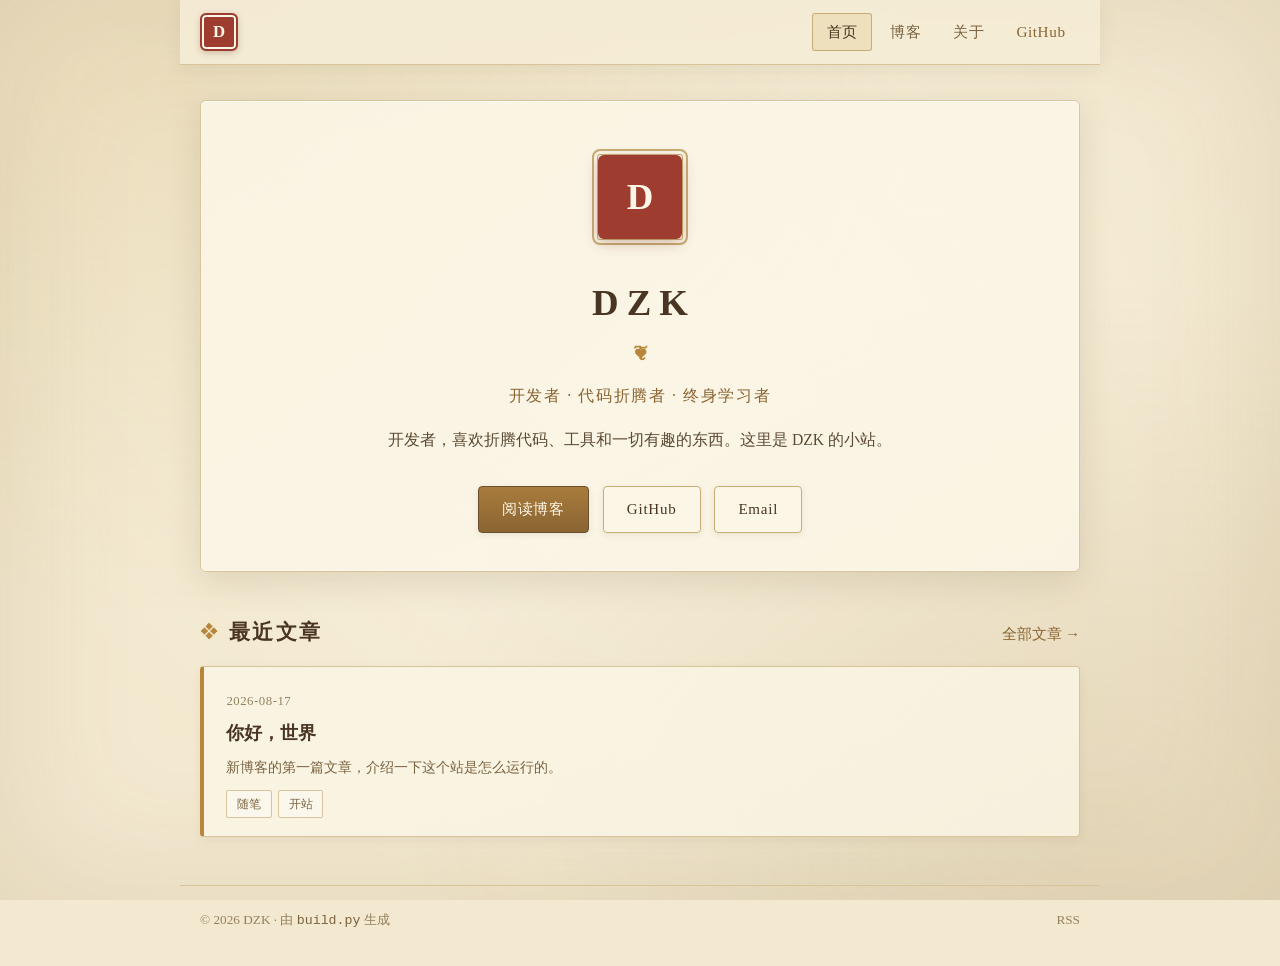
==== index.html @ d8023d56 "style: classical parchment theme" ====
<!DOCTYPE html>
<html lang="zh-CN">
<head>
  <meta charset="UTF-8">
  <meta name="viewport" content="width=device-width, initial-scale=1.0">
  <title>DZK 的小站</title>
  <meta name="description" content="开发者，喜欢折腾代码、工具和一切有趣的东西。这里是 DZK 的小站。">
  <link rel="stylesheet" href="assets/style.css">
  <link rel="alternate" type="application/rss+xml" title="DZK 的小站 RSS" href="feed.xml">
  <link rel="icon" href="data:image/svg+xml,<svg xmlns='http://www.w3.org/2000/svg' viewBox='0 0 100 100'><text y='.9em' font-size='90'>📜</text></svg>">
</head>
<body>
  <div class="grid"></div>
  <div class="blob blob-1"></div>
  <div class="blob blob-2"></div>
  <div class="blob blob-3"></div>

  <header class="site-header">
    <a class="logo" href="index.html">D</a>
    <nav class="site-nav"><a href="index.html" class="active">首页</a><a href="posts.html">博客</a><a href="about.html">关于</a><a class="github-link" href="https://github.com/ddzzkk" target="_blank" rel="noopener">GitHub</a></nav>
  </header>

  <main class="container">
<section class="card hero">
  <div class="avatar"><span class="ring"></span><span class="face">D</span></div>
  <h1>DZK</h1>
  <p class="tagline">开发者 · 代码折腾者 · 终身学习者</p>
  <p class="intro">开发者，喜欢折腾代码、工具和一切有趣的东西。这里是 DZK 的小站。</p>
  <div class="hero-actions">
    <a class="btn primary" href="posts.html">阅读博客</a>
    <a class="btn" href="https://github.com/ddzzkk" target="_blank" rel="noopener">GitHub</a>
    <a class="btn" href="mailto:hello@example.com">Email</a>
  </div>
</section>
<section class="section">
  <div class="section-head">
    <h2>最近文章</h2>
    <a class="more" href="posts.html">全部文章 →</a>
  </div>
  <div class="post-list"><article class="post-card">
  <time datetime="2026-08-17">2026-08-17</time>
  <h3><a href="post/hello-world.html">你好，世界</a></h3>
  <p class="post-desc">新博客的第一篇文章，介绍一下这个站是怎么运行的。</p>
  <div class="tags"><span>随笔</span><span>开站</span></div>
</article></div>
</section>
  </main>

  <footer class="site-footer">
    <span>© 2026 DZK · 由 <code>build.py</code> 生成</span>
    <a href="feed.xml">RSS</a>
  </footer>
</body>
</html>
---- assets/style.css ----
:root {
  --paper: #f3e9d0;
  --paper-bright: #fbf6e6;
  --paper-mid: #eee0bd;
  --ink: #4a3523;
  --ink-soft: #5d4a33;
  --muted: #7a623f;
  --faint: #94805d;
  --gold: #b8863b;
  --gold-deep: #8a6432;
  --brown: #6b4f2e;
  --line: #d9c49a;
  --line-strong: #c7ad77;
  --seal: #9d3c2f;
  --seal-dark: #7d2c22;
  --code-bg: #3a2c1b;
  --code-ink: #eadfc0;
  --font-serif: "Noto Serif SC", "Source Han Serif SC", "Songti SC", SimSun,
                 Georgia, "Times New Roman", serif;
  --font-mono: "SFMono-Regular", Consolas, "Liberation Mono", monospace;
}

* { margin: 0; padding: 0; box-sizing: border-box; }

html { scroll-behavior: smooth; }

body {
  font-family: var(--font-serif);
  color: var(--ink);
  background-color: var(--paper);
  min-height: 100vh;
  line-height: 1.7;
  overflow-x: hidden;
}

::selection {
  background: rgba(184, 134, 59, 0.35);
  color: var(--ink);
}

/* ---------- parchment background ---------- */

.grid {
  position: fixed;
  inset: 0;
  z-index: -3;
  pointer-events: none;
  background:
    radial-gradient(ellipse at 14% 10%, rgba(200, 165, 95, 0.16), transparent 46%),
    radial-gradient(ellipse at 86% 90%, rgba(150, 115, 60, 0.14), transparent 46%),
    radial-gradient(ellipse at 50% 42%, rgba(255, 252, 240, 0.4), transparent 72%);
  box-shadow: inset 0 0 140px rgba(120, 90, 40, 0.14);
}

.blob { display: none; }

/* ---------- header ---------- */

.site-header {
  position: sticky;
  top: 0;
  z-index: 10;
  display: flex;
  align-items: center;
  justify-content: space-between;
  gap: 1rem;
  max-width: 920px;
  margin: 0 auto;
  padding: 0.8rem 1.25rem;
  background: rgba(246, 237, 214, 0.9);
  backdrop-filter: blur(12px);
  -webkit-backdrop-filter: blur(12px);
  border-bottom: 1px solid var(--line);
  box-shadow: 0 4px 18px rgba(90, 70, 35, 0.08);
}

.logo {
  display: grid;
  place-items: center;
  width: 38px;
  height: 38px;
  border-radius: 6px;
  border: 2px solid var(--seal);
  background: var(--seal);
  color: var(--paper-bright);
  font-size: 1.05rem;
  font-weight: 700;
  text-decoration: none;
  box-shadow: inset 0 0 0 2px var(--paper-bright), 0 2px 6px rgba(90, 50, 30, 0.25);
  transition: transform 0.2s, box-shadow 0.2s;
}
.logo:hover {
  transform: translateY(-1px);
  box-shadow: inset 0 0 0 2px var(--paper-bright), 0 4px 10px rgba(90, 50, 30, 0.3);
}

.site-nav {
  display: flex;
  align-items: center;
  gap: 0.2rem;
  flex-wrap: wrap;
}
.site-nav a {
  padding: 0.38rem 0.9rem;
  border-radius: 3px;
  color: var(--muted);
  text-decoration: none;
  font-size: 0.95rem;
  letter-spacing: 0.04em;
  transition: color 0.2s, background 0.2s;
}
.site-nav a:hover { color: var(--ink); background: rgba(216, 196, 154, 0.28); }
.site-nav a.active {
  color: var(--ink);
  background: var(--paper-mid);
  box-shadow: inset 0 0 0 1px var(--line-strong);
}
.site-nav .github-link { color: var(--gold-deep); }

/* ---------- layout ---------- */

.container {
  max-width: 920px;
  margin: 0 auto;
  padding: 2.2rem 1.25rem 3rem;
}

.section { margin-top: 2.6rem; }
.section-head {
  display: flex;
  align-items: baseline;
  justify-content: space-between;
  gap: 1rem;
  margin-bottom: 1.1rem;
}
.section-head h2 {
  font-size: 1.3rem;
  font-weight: 700;
  letter-spacing: 0.12em;
  color: var(--ink);
}
.section-head h2::before { content: "❖ "; color: var(--gold); font-size: 0.9em; }
.more {
  color: var(--gold-deep);
  text-decoration: none;
  font-size: 0.92rem;
}
.more:hover { text-decoration: underline; }

.empty {
  padding: 2rem;
  color: var(--muted);
  background: var(--paper-bright);
  border: 1px solid var(--line);
  border-radius: 4px;
  text-align: center;
}

/* ---------- hero ---------- */

.card {
  background: rgba(251, 246, 230, 0.9);
  border: 1px solid var(--line);
  box-shadow:
    0 10px 34px rgba(90, 70, 35, 0.14),
    inset 0 0 0 1px rgba(255, 255, 255, 0.45),
    inset 0 1px 0 rgba(255, 255, 255, 0.7);
}

.hero {
  text-align: center;
  padding: 3rem 2rem 2.4rem;
  border-radius: 6px;
  animation: fade-up 0.7s cubic-bezier(0.22, 1, 0.36, 1) both;
}

@keyframes fade-up {
  from { opacity: 0; transform: translateY(18px); }
  to   { opacity: 1; transform: translateY(0); }
}

.avatar {
  position: relative;
  width: 96px;
  height: 96px;
  margin: 0 auto 1.7rem;
}
.avatar .ring {
  position: absolute;
  inset: 0;
  border-radius: 8px;
  border: 2px solid var(--line-strong);
  box-shadow: inset 0 0 0 3px var(--paper-bright), inset 0 0 0 4px var(--line-strong);
  animation: none;
}
.avatar .face {
  position: absolute;
  inset: 6px;
  border-radius: 6px;
  display: grid;
  place-items: center;
  background: var(--seal);
  color: var(--paper-bright);
  font-size: 2.3rem;
  font-weight: 700;
  box-shadow: 0 4px 14px rgba(120, 45, 30, 0.3);
}

.hero h1 {
  font-size: 2.3rem;
  font-weight: 700;
  letter-spacing: 0.22em;
  text-indent: 0.22em;
  color: var(--ink);
  background: none;
  -webkit-background-clip: initial;
  background-clip: initial;
  animation: none;
}
.hero h1::after {
  content: "❦";
  display: block;
  margin-top: 0.35rem;
  font-size: 1.05rem;
  letter-spacing: 0;
  text-indent: 0;
  color: var(--gold);
}

.tagline {
  margin-top: 0.85rem;
  color: var(--gold-deep);
  font-size: 1rem;
  letter-spacing: 0.1em;
}
.intro {
  margin-top: 1rem;
  max-width: 560px;
  margin-inline: auto;
  color: var(--ink-soft);
  font-size: 0.98rem;
  line-height: 1.95;
}

.hero-actions {
  margin-top: 1.9rem;
  display: flex;
  justify-content: center;
  flex-wrap: wrap;
  gap: 0.85rem;
}

.btn {
  text-decoration: none;
  color: var(--ink);
  font-family: var(--font-serif);
  font-size: 0.94rem;
  letter-spacing: 0.05em;
  padding: 0.58rem 1.45rem;
  border-radius: 4px;
  border: 1px solid var(--line-strong);
  background: var(--paper-bright);
  box-shadow: 0 2px 6px rgba(90, 70, 35, 0.1);
  transition: transform 0.2s, border-color 0.2s, background 0.2s, box-shadow 0.2s;
}
.btn:hover {
  transform: translateY(-2px);
  border-color: var(--gold-deep);
  background: var(--paper-mid);
  box-shadow: 0 5px 14px rgba(90, 70, 35, 0.16);
}
.btn.primary {
  background: linear-gradient(180deg, #a97c3d, var(--gold-deep));
  border-color: var(--brown);
  color: #fff8e6;
}
.btn.primary:hover {
  background: linear-gradient(180deg, #b88a45, #7d5a2b);
  box-shadow: 0 5px 16px rgba(110, 78, 32, 0.3);
}

/* ---------- post list ---------- */

.post-list {
  display: flex;
  flex-direction: column;
  gap: 0.95rem;
}

.post-card {
  padding: 1.15rem 1.4rem;
  border-radius: 4px;
  border: 1px solid var(--line);
  border-left: 4px solid var(--gold);
  background: rgba(251, 246, 230, 0.82);
  box-shadow: 0 3px 10px rgba(90, 70, 35, 0.08);
  transition: transform 0.2s, border-color 0.2s, background 0.2s, box-shadow 0.2s;
}
.post-card:hover {
  transform: translateY(-2px);
  border-color: var(--line-strong);
  border-left-color: var(--gold-deep);
  background: var(--paper-bright);
  box-shadow: 0 6px 18px rgba(90, 70, 35, 0.14);
}
.post-card time {
  font-size: 0.8rem;
  color: var(--faint);
  font-variant-numeric: tabular-nums;
  letter-spacing: 0.04em;
}
.post-card h3 { margin-top: 0.32rem; font-size: 1.14rem; font-weight: 700; }
.post-card h3 a { color: var(--ink); text-decoration: none; }
.post-card h3 a:hover { color: var(--gold-deep); text-decoration: underline; }
.post-desc {
  margin-top: 0.35rem;
  color: var(--muted);
  font-size: 0.9rem;
}

.tags {
  display: flex;
  flex-wrap: wrap;
  gap: 0.4rem;
  margin-top: 0.7rem;
}
.tags span {
  font-size: 0.75rem;
  padding: 0.16rem 0.6rem;
  border-radius: 2px;
  border: 1px solid var(--line);
  background: rgba(255, 255, 255, 0.35);
  color: var(--muted);
}

/* ---------- post page ---------- */

.post {
  padding: 2.4rem 2.7rem 2.2rem;
  border-radius: 6px;
  animation: fade-up 0.6s cubic-bezier(0.22, 1, 0.36, 1) both;
}
.post-head {
  border-bottom: 1px solid var(--line);
  padding-bottom: 1.1rem;
}
.post-head h1 {
  font-size: 1.85rem;
  line-height: 1.45;
  letter-spacing: 0.06em;
}
.post-meta {
  margin-top: 0.75rem;
  display: flex;
  align-items: center;
  flex-wrap: wrap;
  gap: 0.85rem;
}
.post-meta time { color: var(--faint); font-size: 0.86rem; }
.post-back { margin-top: 2.1rem; }
.post-back a {
  color: var(--gold-deep);
  text-decoration: none;
  font-size: 0.94rem;
}
.post-back a:hover { text-decoration: underline; }

.post-body {
  margin-top: 1.5rem;
  font-size: 1rem;
  color: var(--ink-soft);
}
.post-body h2 {
  margin: 2rem 0 0.85rem;
  padding-bottom: 0.35rem;
  font-size: 1.32rem;
  letter-spacing: 0.08em;
  color: var(--ink);
  border-bottom: 1px solid var(--line);
}
.post-body h2::before { content: "❖ "; color: var(--gold); font-size: 0.9em; }
.post-body h3 {
  margin: 1.6rem 0 0.7rem;
  font-size: 1.14rem;
  color: var(--ink);
}
.post-body h4, .post-body h5, .post-body h6 {
  margin: 1.3rem 0 0.6rem;
  color: var(--ink);
}
.post-body p { margin: 0.9rem 0; line-height: 2; }
.post-body a { color: var(--gold-deep); text-decoration: none; }
.post-body a:hover { text-decoration: underline; }
.post-body ul, .post-body ol { margin: 0.9rem 0; padding-left: 1.6rem; }
.post-body li { margin: 0.35rem 0; }
.post-body code {
  font-family: var(--font-mono);
  font-size: 0.88em;
  padding: 0.16em 0.42em;
  border-radius: 3px;
  background: #efe4c8;
  color: #7a4a2a;
}
.post-body pre {
  margin: 1.1rem 0;
  padding: 1rem 1.15rem;
  border-radius: 4px;
  background: var(--code-bg);
  border: 1px solid #2a2015;
  box-shadow: inset 0 1px 0 rgba(255, 255, 255, 0.06);
  overflow-x: auto;
}
.post-body pre code {
  padding: 0;
  background: transparent;
  color: var(--code-ink);
  font-size: 0.88rem;
  line-height: 1.7;
}
.post-body blockquote {
  margin: 1.1rem 0;
  padding: 0.6rem 1.15rem;
  border-left: 3px solid var(--gold);
  background: rgba(184, 134, 59, 0.1);
  border-radius: 0 4px 4px 0;
  color: var(--muted);
}
.post-body blockquote p { margin: 0.4rem 0; }
.post-body img {
  max-width: 100%;
  border-radius: 4px;
  border: 1px solid var(--line);
  margin: 1rem 0;
}
.post-body hr {
  margin: 2rem 0;
  border: 0;
  border-top: 1px solid var(--line);
}

/* about page reuses article typography */
.prose-card { padding: 2.2rem 2.7rem; }
.prose-card h1 {
  font-size: 1.85rem;
  letter-spacing: 0.1em;
  margin-bottom: 0.4rem;
}
.prose-card h2 {
  margin: 1.6rem 0 0.7rem;
  font-size: 1.25rem;
  color: var(--ink);
  border-bottom: 1px solid var(--line);
  padding-bottom: 0.3rem;
}
.prose-card p {
  margin: 0.9rem 0;
  line-height: 2;
  color: var(--ink-soft);
}
.prose-card a { color: var(--gold-deep); text-decoration: none; }
.prose-card a:hover { text-decoration: underline; }

/* ---------- footer ---------- */

.site-footer {
  max-width: 920px;
  margin: 0 auto;
  padding: 1.4rem 1.25rem 2.2rem;
  display: flex;
  justify-content: space-between;
  align-items: center;
  gap: 1rem;
  border-top: 1px solid var(--line);
  font-size: 0.83rem;
  color: var(--faint);
}
.site-footer code { color: var(--muted); }
.site-footer a { color: var(--faint); text-decoration: none; }
.site-footer a:hover { color: var(--gold-deep); text-decoration: underline; }

/* ---------- responsive ---------- */

@media (max-width: 640px) {
  .site-header { padding: 0.65rem 0.9rem; }
  .site-nav a { padding: 0.34rem 0.6rem; font-size: 0.88rem; }
  .container { padding: 1.5rem 0.9rem 2.4rem; }
  .hero { padding: 2.4rem 1.2rem 2rem; }
  .hero h1 { font-size: 1.85rem; letter-spacing: 0.14em; text-indent: 0.14em; }
  .post { padding: 1.6rem 1.2rem; }
  .prose-card { padding: 1.6rem 1.2rem; }
  .section-head { flex-direction: column; gap: 0.3rem; }
  .site-footer { flex-direction: column; text-align: center; }
}

@media (prefers-reduced-motion: reduce) {
  *, *::before, *::after {
    animation: none !important;
    transition: none !important;
  }
  html { scroll-behavior: auto; }
}
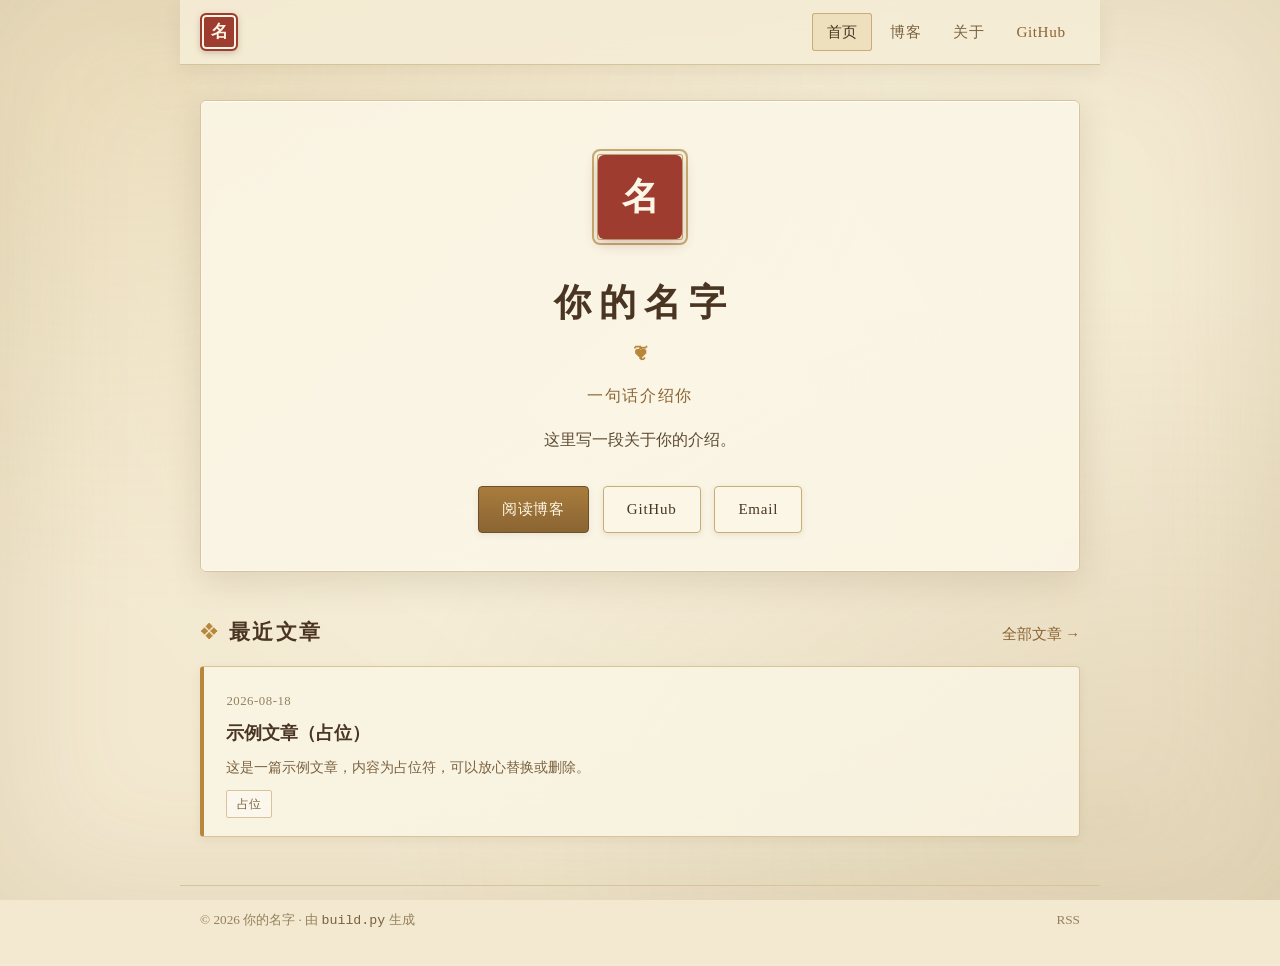
==== commit 6ccdc556: "content: replace site content with placeholders" ====
--- a/index.html
+++ b/index.html
@@ -3,10 +3,10 @@
 <head>
   <meta charset="UTF-8">
   <meta name="viewport" content="width=device-width, initial-scale=1.0">
-  <title>DZK 的小站</title>
-  <meta name="description" content="开发者，喜欢折腾代码、工具和一切有趣的东西。这里是 DZK 的小站。">
+  <title>个人主页</title>
+  <meta name="description" content="这里写一段关于你的介绍。">
   <link rel="stylesheet" href="assets/style.css">
-  <link rel="alternate" type="application/rss+xml" title="DZK 的小站 RSS" href="feed.xml">
+  <link rel="alternate" type="application/rss+xml" title="个人主页 RSS" href="feed.xml">
   <link rel="icon" href="data:image/svg+xml,<svg xmlns='http://www.w3.org/2000/svg' viewBox='0 0 100 100'><text y='.9em' font-size='90'>📜</text></svg>">
 </head>
 <body>
@@ -16,20 +16,20 @@
   <div class="blob blob-3"></div>
 
   <header class="site-header">
-    <a class="logo" href="index.html">D</a>
-    <nav class="site-nav"><a href="index.html" class="active">首页</a><a href="posts.html">博客</a><a href="about.html">关于</a><a class="github-link" href="https://github.com/ddzzkk" target="_blank" rel="noopener">GitHub</a></nav>
+    <a class="logo" href="index.html">名</a>
+    <nav class="site-nav"><a href="index.html" class="active">首页</a><a href="posts.html">博客</a><a href="about.html">关于</a><a class="github-link" href="https://github.com/your-name" target="_blank" rel="noopener">GitHub</a></nav>
   </header>
 
   <main class="container">
 <section class="card hero">
-  <div class="avatar"><span class="ring"></span><span class="face">D</span></div>
-  <h1>DZK</h1>
-  <p class="tagline">开发者 · 代码折腾者 · 终身学习者</p>
-  <p class="intro">开发者，喜欢折腾代码、工具和一切有趣的东西。这里是 DZK 的小站。</p>
+  <div class="avatar"><span class="ring"></span><span class="face">名</span></div>
+  <h1>你的名字</h1>
+  <p class="tagline">一句话介绍你</p>
+  <p class="intro">这里写一段关于你的介绍。</p>
   <div class="hero-actions">
     <a class="btn primary" href="posts.html">阅读博客</a>
-    <a class="btn" href="https://github.com/ddzzkk" target="_blank" rel="noopener">GitHub</a>
-    <a class="btn" href="mailto:hello@example.com">Email</a>
+    <a class="btn" href="https://github.com/your-name" target="_blank" rel="noopener">GitHub</a>
+    <a class="btn" href="mailto:you@example.com">Email</a>
   </div>
 </section>
 <section class="section">
@@ -38,16 +38,16 @@
     <a class="more" href="posts.html">全部文章 →</a>
   </div>
   <div class="post-list"><article class="post-card">
-  <time datetime="2026-08-17">2026-08-17</time>
-  <h3><a href="post/hello-world.html">你好，世界</a></h3>
-  <p class="post-desc">新博客的第一篇文章，介绍一下这个站是怎么运行的。</p>
-  <div class="tags"><span>随笔</span><span>开站</span></div>
+  <time datetime="2026-08-18">2026-08-18</time>
+  <h3><a href="post/hello-world.html">示例文章（占位）</a></h3>
+  <p class="post-desc">这是一篇示例文章，内容为占位符，可以放心替换或删除。</p>
+  <div class="tags"><span>占位</span></div>
 </article></div>
 </section>
   </main>
 
   <footer class="site-footer">
-    <span>© 2026 DZK · 由 <code>build.py</code> 生成</span>
+    <span>© 2026 你的名字 · 由 <code>build.py</code> 生成</span>
     <a href="feed.xml">RSS</a>
   </footer>
 </body>
